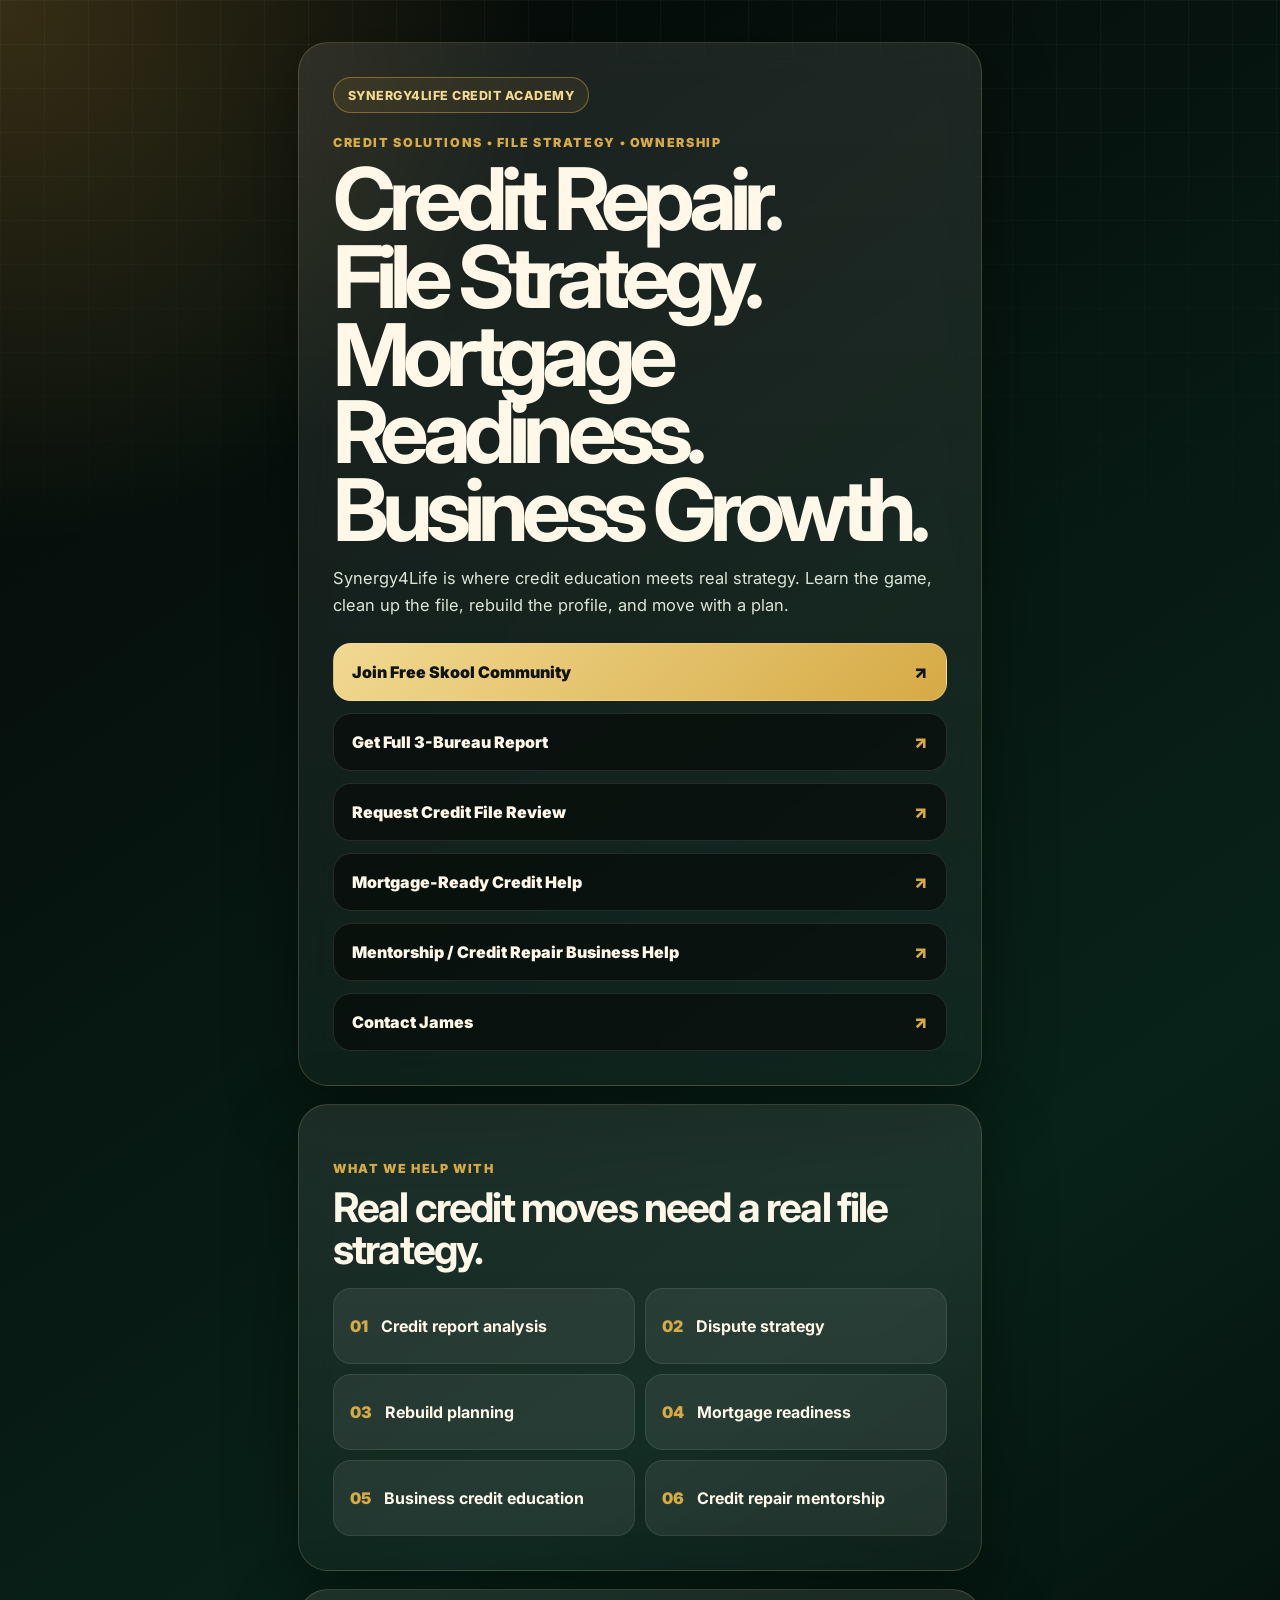
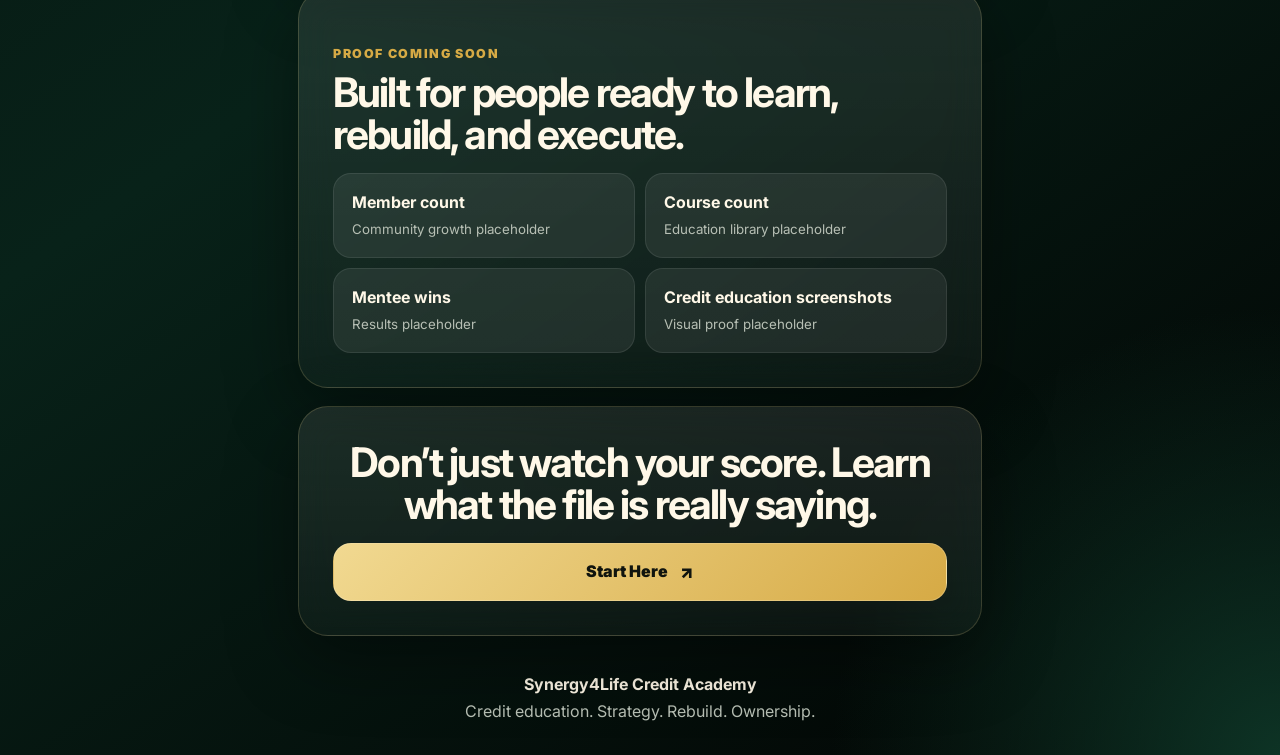
==== index.html @ 43b94f2b "Build Synergy4Life link hub landing page" ====
<!DOCTYPE html>
<html lang="en">
<head>
  <meta charset="UTF-8">
  <meta name="viewport" content="width=device-width, initial-scale=1.0">
  <meta name="description" content="Synergy4Life Link Hub for credit education, file strategy, mortgage readiness, and business growth resources.">
  <title>Synergy4Life Link Hub</title>
  <link rel="preconnect" href="https://fonts.googleapis.com">
  <link rel="preconnect" href="https://fonts.gstatic.com" crossorigin>
  <link href="https://fonts.googleapis.com/css2?family=Inter:wght@500;600;700;800;900&display=swap" rel="stylesheet">
  <link rel="stylesheet" href="style.css">
</head>
<body>
  <main class="page-shell">
    <section class="hero" aria-labelledby="hero-title">
      <div class="brand-pill">Synergy4Life Credit Academy</div>
      <p class="eyebrow">Credit Solutions • File Strategy • Ownership</p>
      <h1 id="hero-title">Credit Repair. File Strategy. Mortgage Readiness. Business Growth.</h1>
      <p class="subheadline">Synergy4Life is where credit education meets real strategy. Learn the game, clean up the file, rebuild the profile, and move with a plan.</p>

      <nav class="link-stack" aria-label="Synergy4Life quick links">
        <a class="hub-button primary" href="https://www.skool.com/synergy4life-credit-academy-8250/about?ref=395f72ade3914aec8b3e2cd0f22c71ce">Join Free Skool Community</a>
        <a class="hub-button" href="https://www.identityiq.com/get-all-your-reports-now.aspx?offercode=431133QX">Get Full 3-Bureau Report</a>
        <a class="hub-button" href="#">Request Credit File Review</a>
        <a class="hub-button" href="#">Mortgage-Ready Credit Help</a>
        <a class="hub-button" href="#">Mentorship / Credit Repair Business Help</a>
        <a class="hub-button" href="#">Contact James</a>
      </nav>
    </section>

    <section class="section-card" aria-labelledby="help-title">
      <p class="section-kicker">What We Help With</p>
      <h2 id="help-title">Real credit moves need a real file strategy.</h2>
      <div class="help-grid">
        <article class="help-card"><span>01</span><h3>Credit report analysis</h3></article>
        <article class="help-card"><span>02</span><h3>Dispute strategy</h3></article>
        <article class="help-card"><span>03</span><h3>Rebuild planning</h3></article>
        <article class="help-card"><span>04</span><h3>Mortgage readiness</h3></article>
        <article class="help-card"><span>05</span><h3>Business credit education</h3></article>
        <article class="help-card"><span>06</span><h3>Credit repair mentorship</h3></article>
      </div>
    </section>

    <section class="trust-panel" aria-labelledby="trust-title">
      <p class="section-kicker">Proof Coming Soon</p>
      <h2 id="trust-title">Built for people ready to learn, rebuild, and execute.</h2>
      <div class="trust-grid">
        <div><strong>Member count</strong><small>Community growth placeholder</small></div>
        <div><strong>Course count</strong><small>Education library placeholder</small></div>
        <div><strong>Mentee wins</strong><small>Results placeholder</small></div>
        <div><strong>Credit education screenshots</strong><small>Visual proof placeholder</small></div>
      </div>
    </section>

    <section class="final-cta" aria-labelledby="cta-title">
      <h2 id="cta-title">Don’t just watch your score. Learn what the file is really saying.</h2>
      <a class="hub-button primary" href="https://www.skool.com/synergy4life-credit-academy-8250/about?ref=395f72ade3914aec8b3e2cd0f22c71ce">Start Here</a>
    </section>
  </main>

  <footer class="site-footer">
    <strong>Synergy4Life Credit Academy</strong>
    <span>Credit education. Strategy. Rebuild. Ownership.</span>
  </footer>

  <script src="script.js"></script>
</body>
</html>
---- style.css ----
:root {
  --black: #050706;
  --deep-green: #082219;
  --green: #0f3a2a;
  --gold: #d6aa45;
  --soft-gold: #f1d991;
  --cream: #fff8e8;
  --muted: #b8c0b5;
  --card: rgba(255, 255, 255, 0.07);
  --line: rgba(241, 217, 145, 0.18);
  --shadow: 0 24px 70px rgba(0, 0, 0, 0.38);
}

* { box-sizing: border-box; }

html { scroll-behavior: smooth; }

body {
  margin: 0;
  font-family: "Inter", system-ui, -apple-system, BlinkMacSystemFont, "Segoe UI", sans-serif;
  color: var(--cream);
  background:
    radial-gradient(circle at top left, rgba(214, 170, 69, 0.24), transparent 34rem),
    radial-gradient(circle at bottom right, rgba(15, 58, 42, 0.88), transparent 28rem),
    linear-gradient(145deg, var(--black), var(--deep-green) 58%, #020302);
  min-height: 100vh;
}

body::before {
  content: "";
  position: fixed;
  inset: 0;
  pointer-events: none;
  background-image: linear-gradient(rgba(255,255,255,0.035) 1px, transparent 1px), linear-gradient(90deg, rgba(255,255,255,0.035) 1px, transparent 1px);
  background-size: 44px 44px;
  mask-image: linear-gradient(to bottom, black, transparent 78%);
}

.page-shell {
  width: min(100%, 720px);
  margin: 0 auto;
  padding: 28px 18px 20px;
}

.hero, .section-card, .trust-panel, .final-cta {
  border: 1px solid var(--line);
  background: linear-gradient(180deg, rgba(255,255,255,0.095), rgba(255,255,255,0.035));
  border-radius: 30px;
  box-shadow: var(--shadow);
  backdrop-filter: blur(18px);
}

.hero { padding: 30px 18px 22px; }

.brand-pill {
  display: inline-flex;
  align-items: center;
  min-height: 36px;
  padding: 8px 14px;
  border: 1px solid rgba(214, 170, 69, 0.46);
  border-radius: 999px;
  color: var(--soft-gold);
  background: rgba(214, 170, 69, 0.09);
  font-size: 0.78rem;
  font-weight: 800;
  letter-spacing: 0.04em;
  text-transform: uppercase;
}

.eyebrow, .section-kicker {
  margin: 22px 0 10px;
  color: var(--gold);
  font-size: 0.78rem;
  font-weight: 900;
  letter-spacing: 0.13em;
  text-transform: uppercase;
}

h1, h2, h3, p { margin-top: 0; }

h1 {
  max-width: 11ch;
  margin-bottom: 16px;
  font-size: clamp(2.55rem, 13vw, 5.4rem);
  line-height: 0.9;
  letter-spacing: -0.08em;
  text-wrap: balance;
}

.subheadline {
  color: #dce5d7;
  font-size: 1.03rem;
  line-height: 1.65;
}

.link-stack {
  display: grid;
  gap: 12px;
  margin-top: 24px;
}

.hub-button {
  display: flex;
  align-items: center;
  justify-content: space-between;
  min-height: 58px;
  padding: 16px 18px;
  border: 1px solid rgba(255,255,255,0.11);
  border-radius: 18px;
  color: var(--cream);
  background: rgba(5, 7, 6, 0.6);
  text-decoration: none;
  font-weight: 900;
  line-height: 1.15;
  transition: transform 180ms ease, border-color 180ms ease, background 180ms ease;
  -webkit-tap-highlight-color: transparent;
}

.hub-button::after { content: "↗"; color: var(--gold); font-size: 1.1rem; }

.hub-button.primary {
  color: #10140e;
  background: linear-gradient(135deg, var(--soft-gold), var(--gold));
  border-color: rgba(255,255,255,0.18);
}

.hub-button.primary::after { color: #10140e; }

.hub-button.is-tapping { transform: scale(0.985); }

.hub-button:hover, .hub-button:focus-visible {
  transform: translateY(-2px);
  border-color: rgba(214, 170, 69, 0.7);
  outline: none;
}

.section-card, .trust-panel, .final-cta {
  margin-top: 18px;
  padding: 24px 18px;
}

h2 {
  margin-bottom: 18px;
  font-size: clamp(1.55rem, 7vw, 2.55rem);
  line-height: 1.03;
  letter-spacing: -0.045em;
}

.help-grid, .trust-grid {
  display: grid;
  gap: 10px;
}

.help-card, .trust-grid div {
  border: 1px solid rgba(255,255,255,0.09);
  border-radius: 18px;
  background: var(--card);
}

.help-card {
  display: flex;
  align-items: center;
  gap: 13px;
  min-height: 76px;
  padding: 16px;
}

.help-card span {
  color: var(--gold);
  font-weight: 900;
}

.help-card h3 {
  margin: 0;
  font-size: 1rem;
}

.trust-grid div { padding: 18px; }
.trust-grid strong { display: block; margin-bottom: 6px; }
.trust-grid small { color: var(--muted); line-height: 1.4; }

.final-cta { text-align: center; }
.final-cta .hub-button { justify-content: center; margin-top: 18px; }
.final-cta .hub-button::after { margin-left: 12px; }

.site-footer {
  width: min(100%, 720px);
  margin: 0 auto;
  padding: 18px 18px 34px;
  color: var(--muted);
  text-align: center;
}

.site-footer strong, .site-footer span { display: block; }
.site-footer strong { color: var(--cream); margin-bottom: 7px; }

@media (min-width: 640px) {
  .page-shell { padding-top: 42px; }
  .hero, .section-card, .trust-panel, .final-cta { padding: 34px; }
  h1 { max-width: 12ch; }
  .help-grid, .trust-grid { grid-template-columns: repeat(2, 1fr); }
}
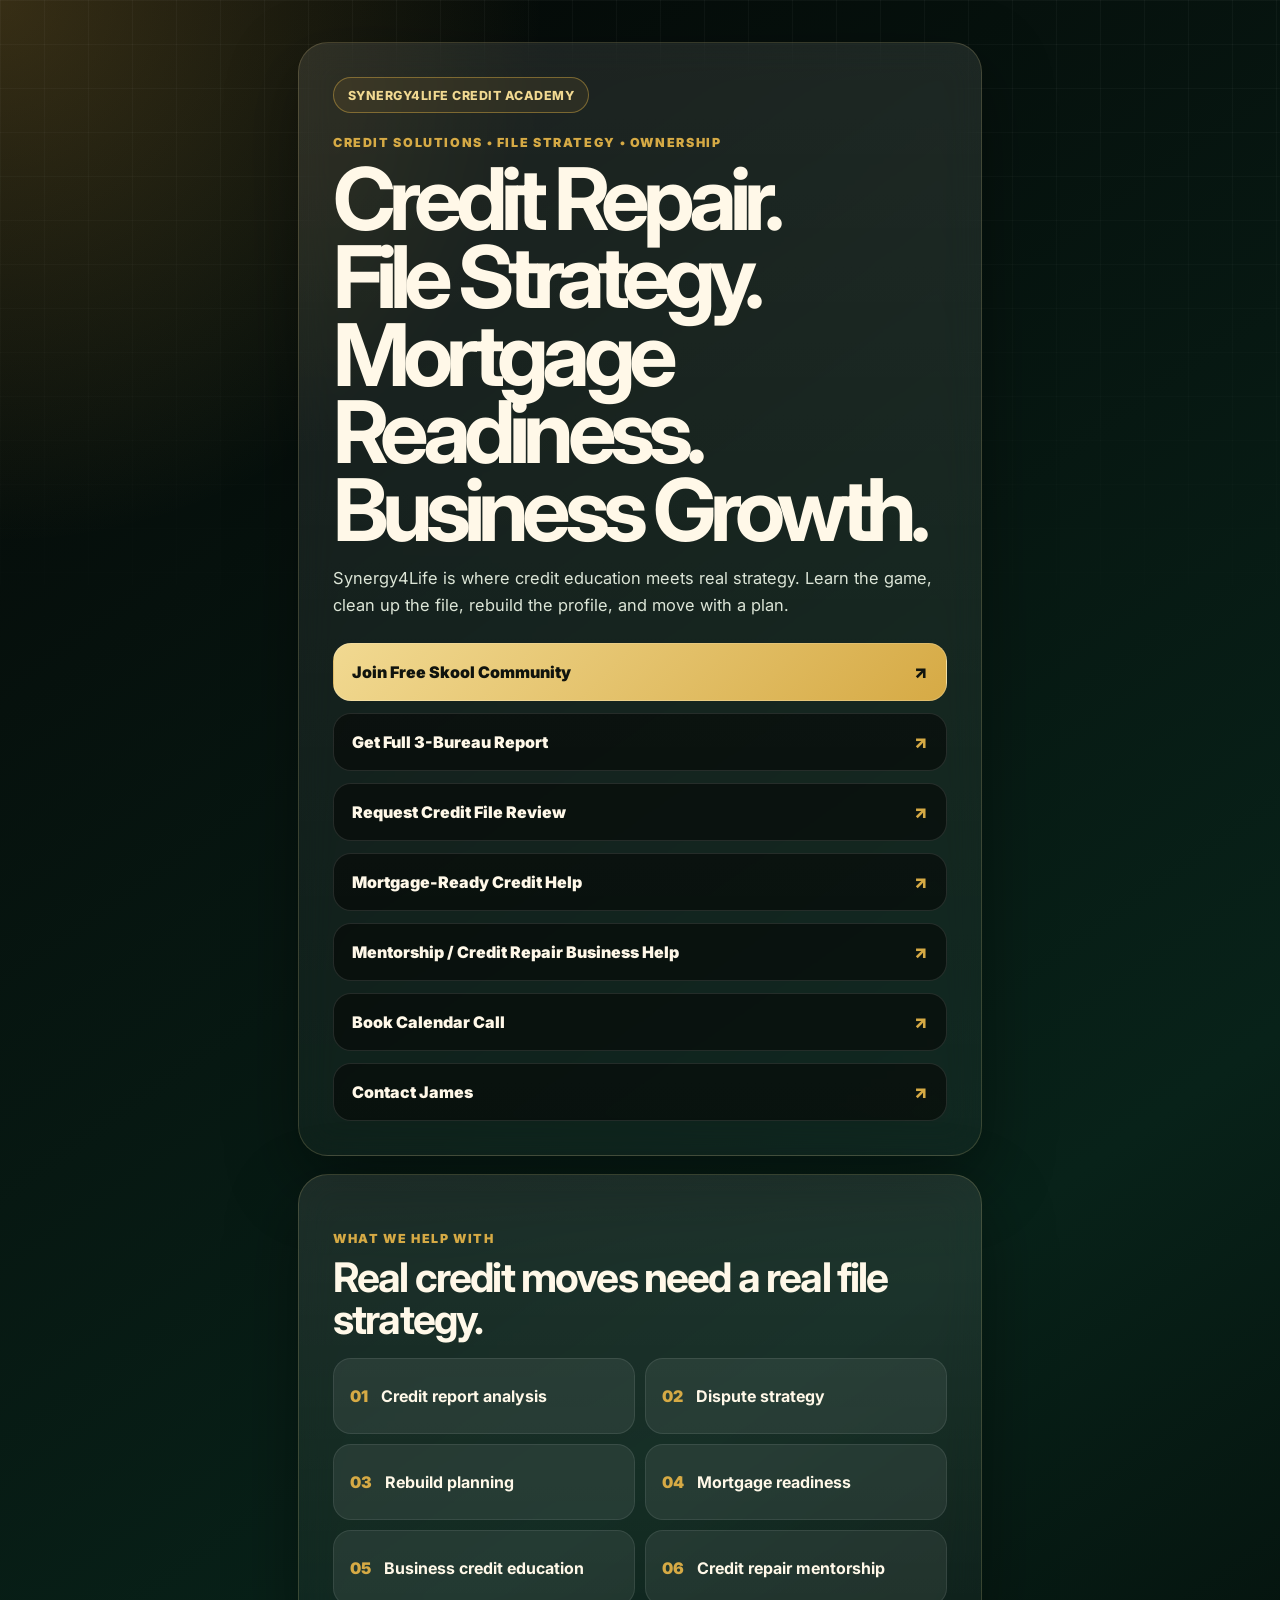
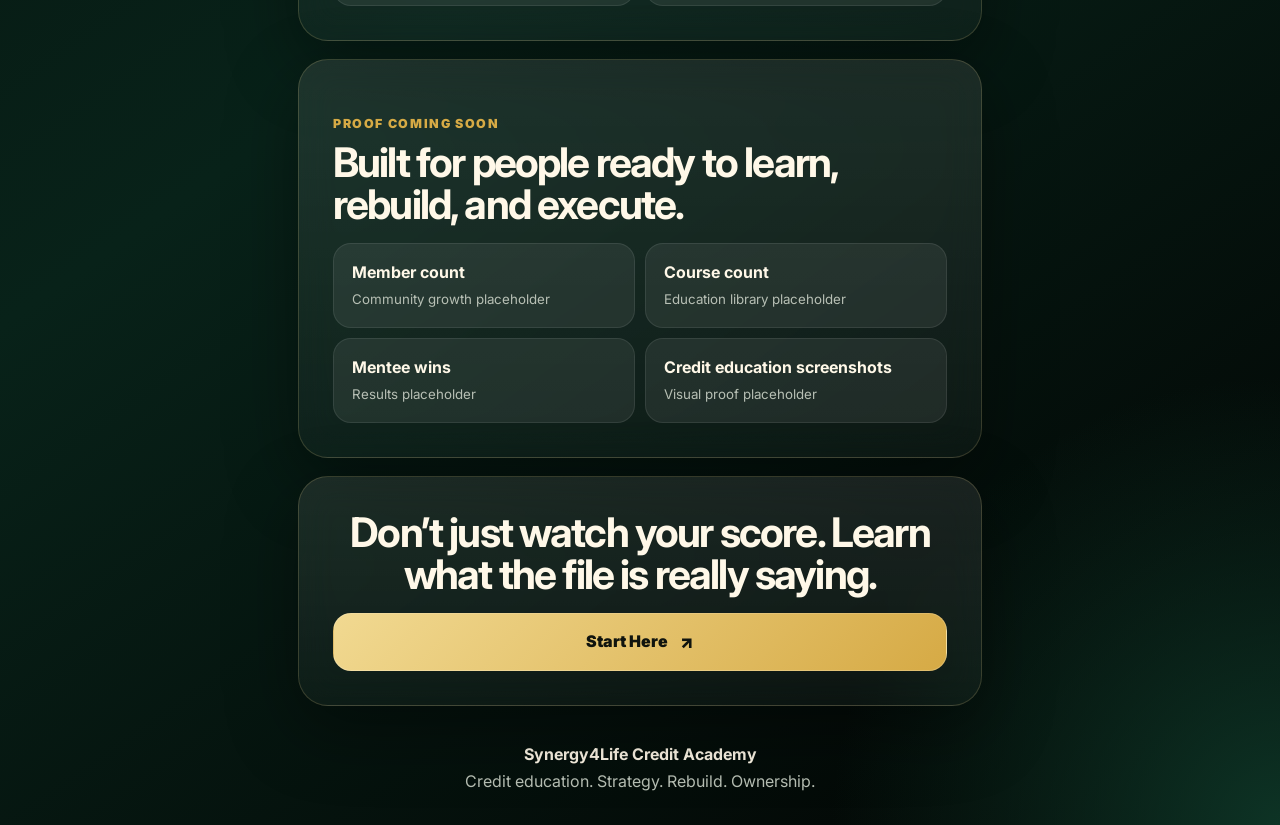
==== commit a4d77f03: "Fix Link Hub buttons and add calendar call link" ====
--- a/index.html
+++ b/index.html
@@ -19,12 +19,13 @@
       <p class="subheadline">Synergy4Life is where credit education meets real strategy. Learn the game, clean up the file, rebuild the profile, and move with a plan.</p>
 
       <nav class="link-stack" aria-label="Synergy4Life quick links">
-        <a class="hub-button primary" href="https://www.skool.com/synergy4life-credit-academy-8250/about?ref=395f72ade3914aec8b3e2cd0f22c71ce">Join Free Skool Community</a>
-        <a class="hub-button" href="https://www.identityiq.com/get-all-your-reports-now.aspx?offercode=431133QX">Get Full 3-Bureau Report</a>
-        <a class="hub-button" href="#">Request Credit File Review</a>
-        <a class="hub-button" href="#">Mortgage-Ready Credit Help</a>
-        <a class="hub-button" href="#">Mentorship / Credit Repair Business Help</a>
-        <a class="hub-button" href="#">Contact James</a>
+        <a class="hub-button primary" href="https://www.skool.com/synergy4life-credit-academy-8250/about?ref=395f72ade3914aec8b3e2cd0f22c71ce" target="_blank" rel="noopener">Join Free Skool Community</a>
+        <a class="hub-button" href="https://www.identityiq.com/get-all-your-reports-now.aspx?offercode=431133QX" target="_blank" rel="noopener">Get Full 3-Bureau Report</a>
+        <a class="hub-button" href="mailto:synergy4life247@gmail.com?subject=Request%20Credit%20File%20Review&body=Hey%20James%2C%20I%20want%20to%20request%20a%20credit%20file%20review.%0A%0AName%3A%0APhone%3A%0ACredit%20goal%3A%0ATimeline%3A%0A">Request Credit File Review</a>
+        <a class="hub-button" href="mailto:synergy4life247@gmail.com?subject=Mortgage-Ready%20Credit%20Help&body=Hey%20James%2C%20I%20need%20mortgage-ready%20credit%20help.%0A%0AName%3A%0APhone%3A%0ATarget%20homebuying%20timeline%3A%0ACurrent%20credit%20concern%3A%0A">Mortgage-Ready Credit Help</a>
+        <a class="hub-button" href="mailto:synergy4life247@gmail.com?subject=Mentorship%20%2F%20Credit%20Repair%20Business%20Help&body=Hey%20James%2C%20I%20want%20more%20information%20about%20mentorship%20or%20credit%20repair%20business%20help.%0A%0AName%3A%0APhone%3A%0AExperience%20level%3A%0AGoal%3A%0A">Mentorship / Credit Repair Business Help</a>
+        <a class="hub-button" href="mailto:synergy4life247@gmail.com?subject=Book%20a%20Calendar%20Call%20with%20James&body=Hey%20James%2C%20I%20want%20to%20book%20a%20calendar%20call.%0A%0AName%3A%0APhone%3A%0AWhat%20I%20need%20help%20with%3A%0ABest%20days%2Ftimes%3A%0A">Book Calendar Call</a>
+        <a class="hub-button" href="tel:+14047757695">Contact James</a>
       </nav>
     </section>
 
@@ -54,7 +55,7 @@
 
     <section class="final-cta" aria-labelledby="cta-title">
       <h2 id="cta-title">Don’t just watch your score. Learn what the file is really saying.</h2>
-      <a class="hub-button primary" href="https://www.skool.com/synergy4life-credit-academy-8250/about?ref=395f72ade3914aec8b3e2cd0f22c71ce">Start Here</a>
+      <a class="hub-button primary" href="https://www.skool.com/synergy4life-credit-academy-8250/about?ref=395f72ade3914aec8b3e2cd0f22c71ce" target="_blank" rel="noopener">Start Here</a>
     </section>
   </main>
 
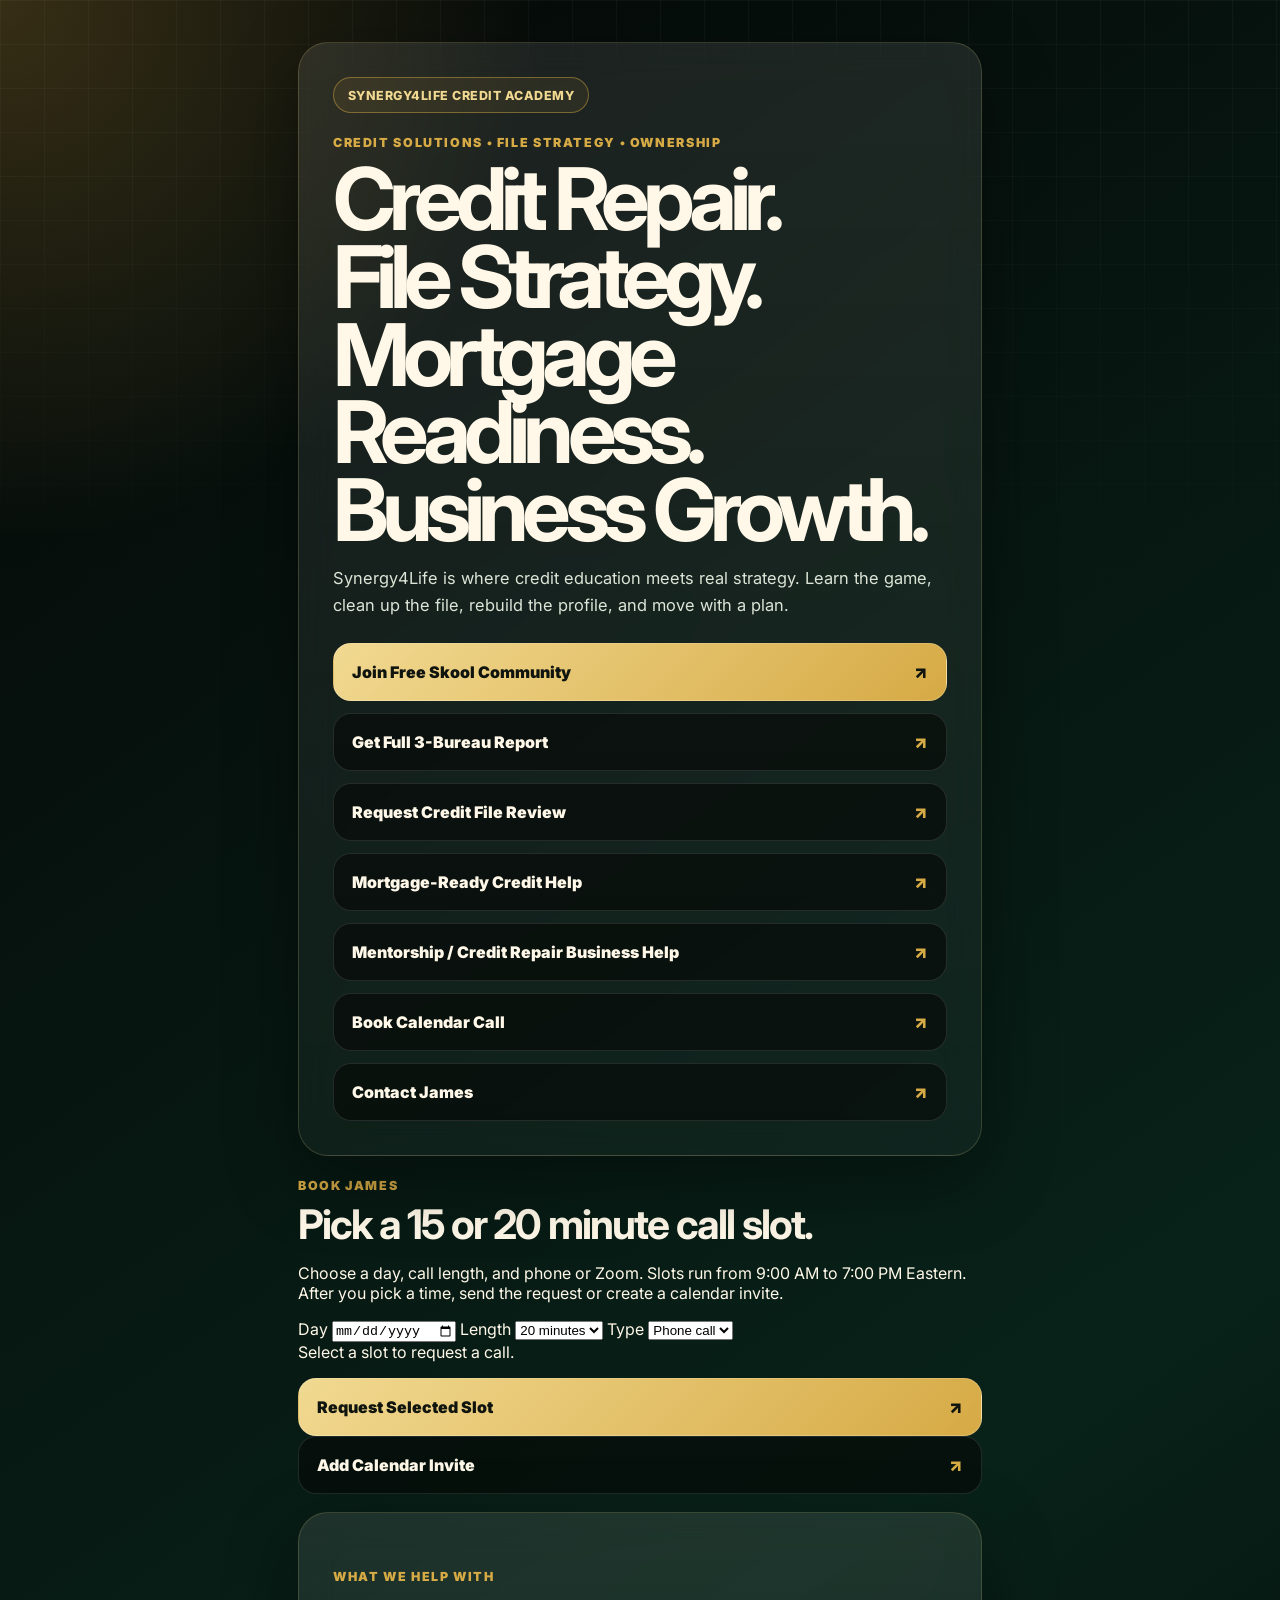
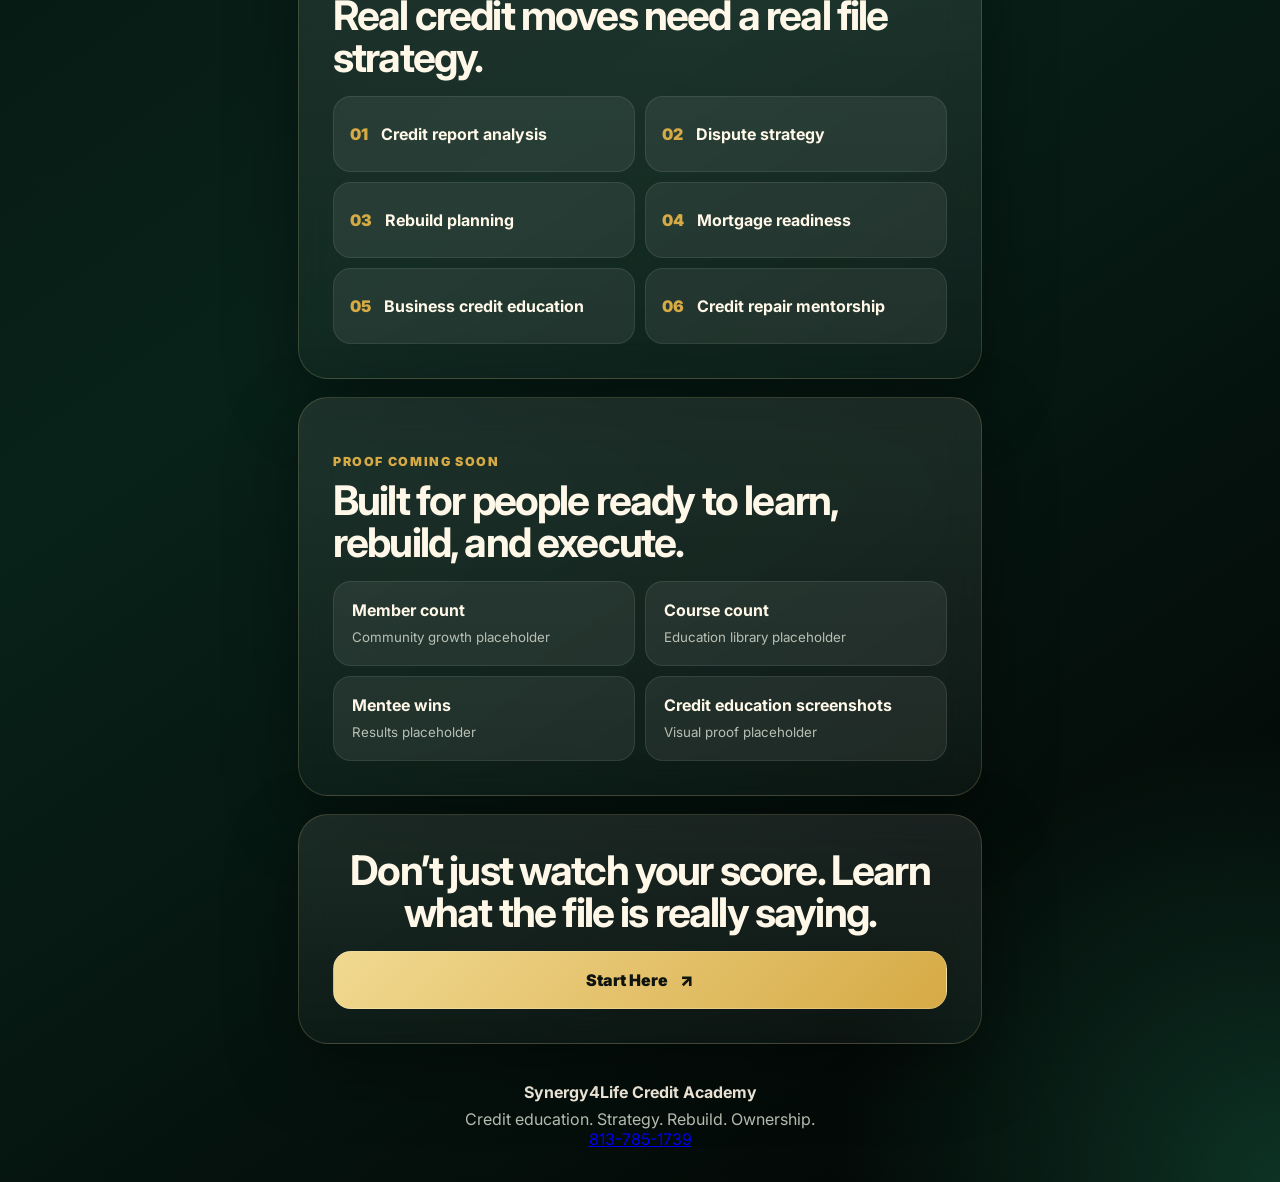
==== commit 3c689c3f: "Add booking calendar and update contact number" ====
--- a/index.html
+++ b/index.html
@@ -21,12 +21,47 @@
       <nav class="link-stack" aria-label="Synergy4Life quick links">
         <a class="hub-button primary" href="https://www.skool.com/synergy4life-credit-academy-8250/about?ref=395f72ade3914aec8b3e2cd0f22c71ce" target="_blank" rel="noopener">Join Free Skool Community</a>
         <a class="hub-button" href="https://www.identityiq.com/get-all-your-reports-now.aspx?offercode=431133QX" target="_blank" rel="noopener">Get Full 3-Bureau Report</a>
-        <a class="hub-button" href="mailto:synergy4life247@gmail.com?subject=Request%20Credit%20File%20Review&body=Hey%20James%2C%20I%20want%20to%20request%20a%20credit%20file%20review.%0A%0AName%3A%0APhone%3A%0ACredit%20goal%3A%0ATimeline%3A%0A">Request Credit File Review</a>
+        <a class="hub-button" href="https://synergy4life247-glitch.github.io/synergy4life-credit-review/">Request Credit File Review</a>
         <a class="hub-button" href="mailto:synergy4life247@gmail.com?subject=Mortgage-Ready%20Credit%20Help&body=Hey%20James%2C%20I%20need%20mortgage-ready%20credit%20help.%0A%0AName%3A%0APhone%3A%0ATarget%20homebuying%20timeline%3A%0ACurrent%20credit%20concern%3A%0A">Mortgage-Ready Credit Help</a>
         <a class="hub-button" href="mailto:synergy4life247@gmail.com?subject=Mentorship%20%2F%20Credit%20Repair%20Business%20Help&body=Hey%20James%2C%20I%20want%20more%20information%20about%20mentorship%20or%20credit%20repair%20business%20help.%0A%0AName%3A%0APhone%3A%0AExperience%20level%3A%0AGoal%3A%0A">Mentorship / Credit Repair Business Help</a>
-        <a class="hub-button" href="mailto:synergy4life247@gmail.com?subject=Book%20a%20Calendar%20Call%20with%20James&body=Hey%20James%2C%20I%20want%20to%20book%20a%20calendar%20call.%0A%0AName%3A%0APhone%3A%0AWhat%20I%20need%20help%20with%3A%0ABest%20days%2Ftimes%3A%0A">Book Calendar Call</a>
-        <a class="hub-button" href="tel:+14047757695">Contact James</a>
+        <a class="hub-button" href="#calendar">Book Calendar Call</a>
+        <a class="hub-button" href="tel:+18137851739">Contact James</a>
       </nav>
+    </section>
+
+    <section class="calendar-card" id="calendar" aria-labelledby="calendar-title">
+      <p class="section-kicker">Book James</p>
+      <h2 id="calendar-title">Pick a 15 or 20 minute call slot.</h2>
+      <p class="calendar-copy">Choose a day, call length, and phone or Zoom. Slots run from 9:00 AM to 7:00 PM Eastern. After you pick a time, send the request or create a calendar invite.</p>
+
+      <div class="calendar-controls">
+        <label>
+          Day
+          <input id="booking-date" type="date" aria-label="Choose booking date">
+        </label>
+        <label>
+          Length
+          <select id="booking-duration" aria-label="Choose call length">
+            <option value="15">15 minutes</option>
+            <option value="20" selected>20 minutes</option>
+          </select>
+        </label>
+        <label>
+          Type
+          <select id="booking-type" aria-label="Choose call type">
+            <option value="Phone call">Phone call</option>
+            <option value="Zoom call">Zoom call</option>
+          </select>
+        </label>
+      </div>
+
+      <div class="slot-grid" id="slot-grid" aria-label="Available call slots"></div>
+      <p class="selected-slot" id="selected-slot">Select a slot to request a call.</p>
+
+      <div class="booking-actions">
+        <a class="hub-button primary disabled-link" id="request-slot" href="#" aria-disabled="true">Request Selected Slot</a>
+        <a class="hub-button disabled-link" id="calendar-invite" href="#" target="_blank" rel="noopener" aria-disabled="true">Add Calendar Invite</a>
+      </div>
     </section>
 
     <section class="section-card" aria-labelledby="help-title">
@@ -62,6 +97,7 @@
   <footer class="site-footer">
     <strong>Synergy4Life Credit Academy</strong>
     <span>Credit education. Strategy. Rebuild. Ownership.</span>
+    <a href="tel:+18137851739">813-785-1739</a>
   </footer>
 
   <script src="script.js"></script>
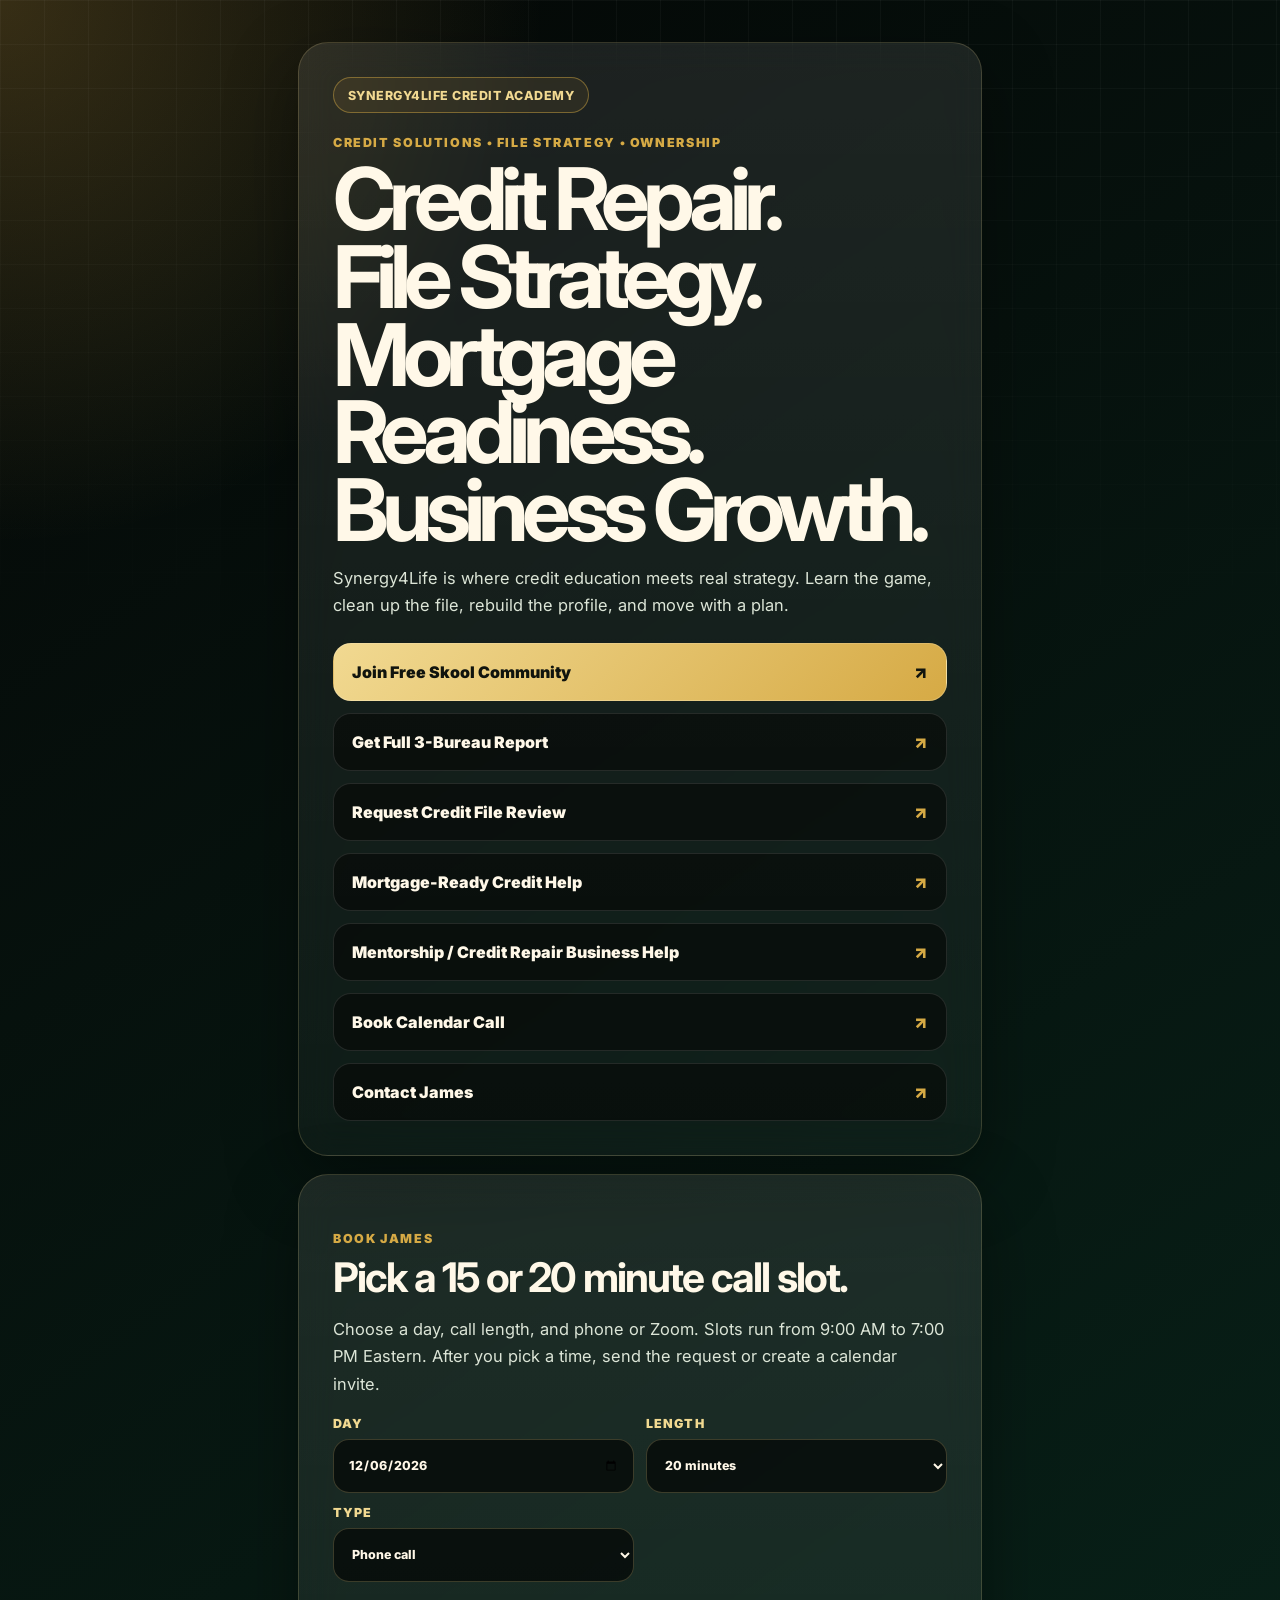
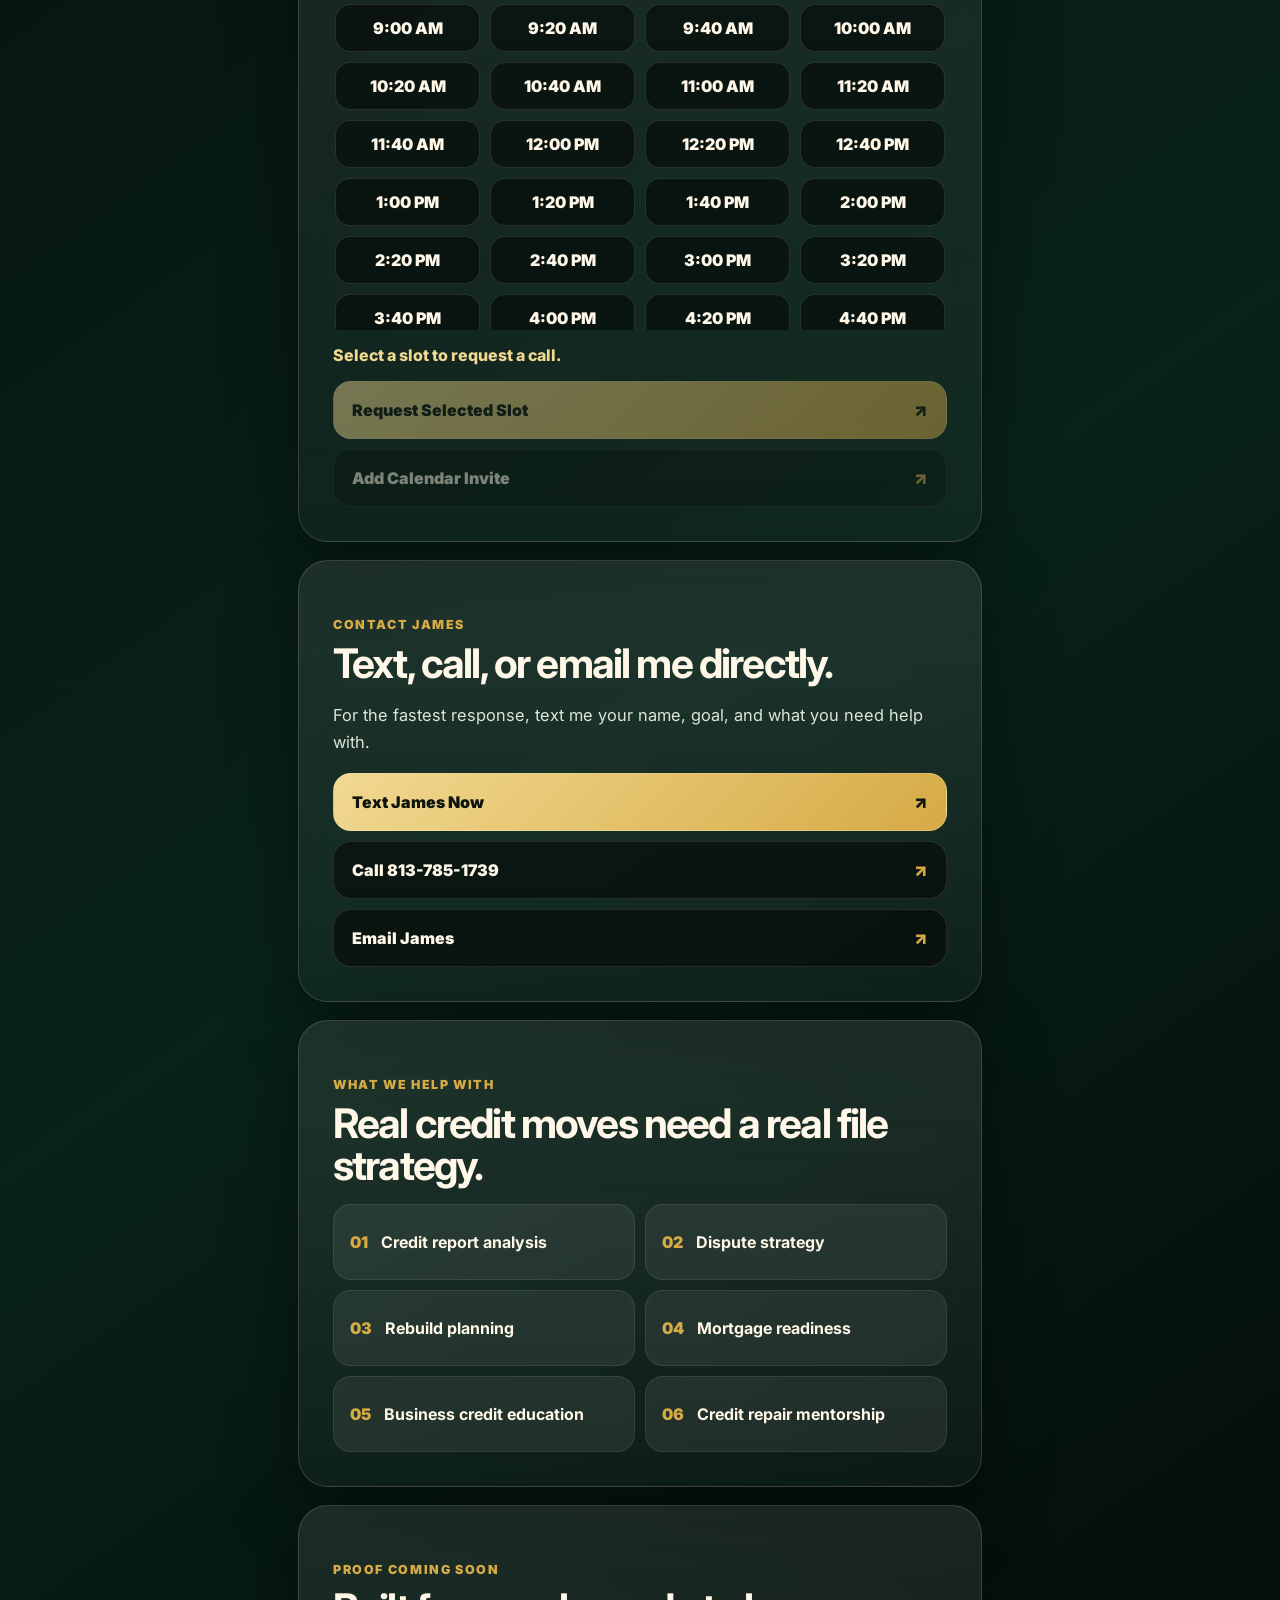
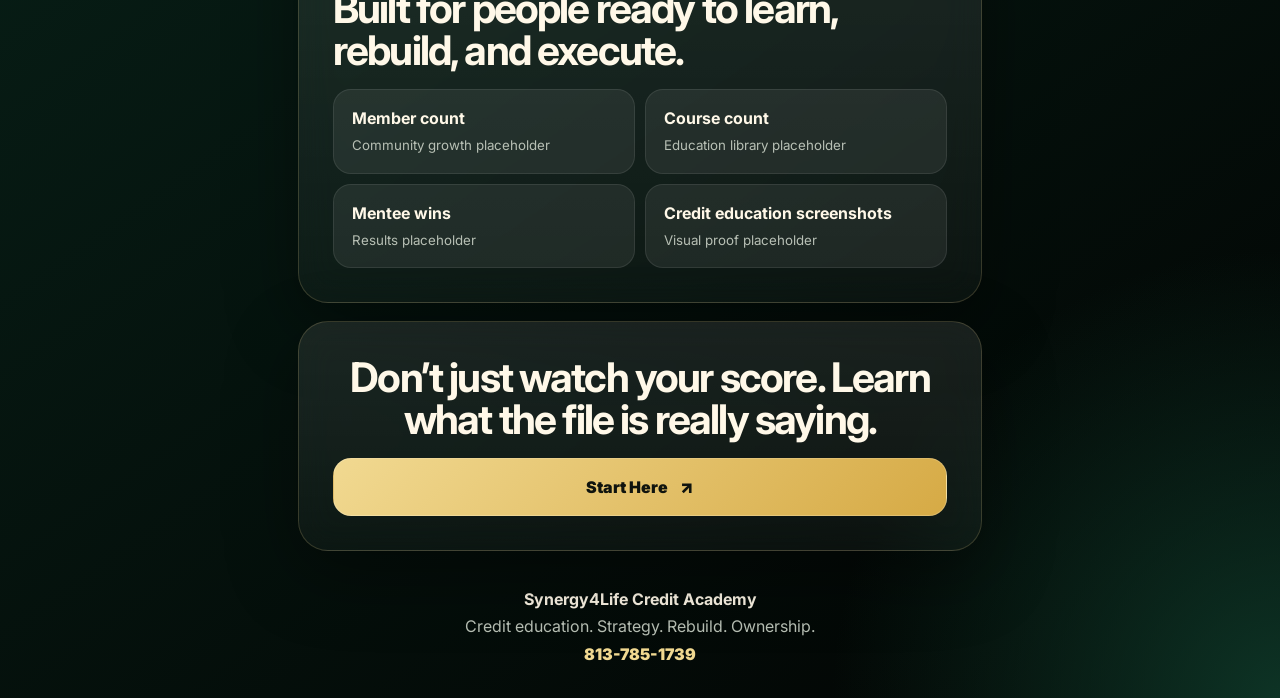
==== commit 4e5db8ec: "Fix Link Hub CTA destinations for mobile browsers" ====
--- a/index.html
+++ b/index.html
@@ -19,13 +19,13 @@
       <p class="subheadline">Synergy4Life is where credit education meets real strategy. Learn the game, clean up the file, rebuild the profile, and move with a plan.</p>
 
       <nav class="link-stack" aria-label="Synergy4Life quick links">
-        <a class="hub-button primary" href="https://www.skool.com/synergy4life-credit-academy-8250/about?ref=395f72ade3914aec8b3e2cd0f22c71ce" target="_blank" rel="noopener">Join Free Skool Community</a>
+        <a class="hub-button primary" href="https://synergy4life247-glitch.github.io/synergy4life-skool-invite/">Join Free Skool Community</a>
         <a class="hub-button" href="https://www.identityiq.com/get-all-your-reports-now.aspx?offercode=431133QX" target="_blank" rel="noopener">Get Full 3-Bureau Report</a>
         <a class="hub-button" href="https://synergy4life247-glitch.github.io/synergy4life-credit-review/">Request Credit File Review</a>
-        <a class="hub-button" href="mailto:synergy4life247@gmail.com?subject=Mortgage-Ready%20Credit%20Help&body=Hey%20James%2C%20I%20need%20mortgage-ready%20credit%20help.%0A%0AName%3A%0APhone%3A%0ATarget%20homebuying%20timeline%3A%0ACurrent%20credit%20concern%3A%0A">Mortgage-Ready Credit Help</a>
-        <a class="hub-button" href="mailto:synergy4life247@gmail.com?subject=Mentorship%20%2F%20Credit%20Repair%20Business%20Help&body=Hey%20James%2C%20I%20want%20more%20information%20about%20mentorship%20or%20credit%20repair%20business%20help.%0A%0AName%3A%0APhone%3A%0AExperience%20level%3A%0AGoal%3A%0A">Mentorship / Credit Repair Business Help</a>
+        <a class="hub-button" href="https://synergy4life247-glitch.github.io/synergy4life-mortgage-ready/">Mortgage-Ready Credit Help</a>
+        <a class="hub-button" href="https://synergy4life247-glitch.github.io/synergy4life-skool-invite/">Mentorship / Credit Repair Business Help</a>
         <a class="hub-button" href="#calendar">Book Calendar Call</a>
-        <a class="hub-button" href="tel:+18137851739">Contact James</a>
+        <a class="hub-button" href="#contact">Contact James</a>
       </nav>
     </section>
 
@@ -64,6 +64,17 @@
       </div>
     </section>
 
+    <section class="calendar-card" id="contact" aria-labelledby="contact-title">
+      <p class="section-kicker">Contact James</p>
+      <h2 id="contact-title">Text, call, or email me directly.</h2>
+      <p class="calendar-copy">For the fastest response, text me your name, goal, and what you need help with.</p>
+      <div class="booking-actions">
+        <a class="hub-button primary" href="sms:+18137851739?&body=Hey%20James%2C%20I%20need%20help%20with%20my%20credit.%0A%0AName%3A%0AGoal%3A%0ABest%20time%20to%20reach%20me%3A%0A">Text James Now</a>
+        <a class="hub-button" href="tel:+18137851739">Call 813-785-1739</a>
+        <a class="hub-button" href="mailto:synergy4life247@gmail.com?subject=Synergy4Life%20Help%20Request&body=Hey%20James%2C%20I%20need%20help.%0A%0AName%3A%0APhone%3A%0AGoal%3A%0AWhat%20I%20need%20help%20with%3A%0A">Email James</a>
+      </div>
+    </section>
+
     <section class="section-card" aria-labelledby="help-title">
       <p class="section-kicker">What We Help With</p>
       <h2 id="help-title">Real credit moves need a real file strategy.</h2>
@@ -90,7 +101,7 @@
 
     <section class="final-cta" aria-labelledby="cta-title">
       <h2 id="cta-title">Don’t just watch your score. Learn what the file is really saying.</h2>
-      <a class="hub-button primary" href="https://www.skool.com/synergy4life-credit-academy-8250/about?ref=395f72ade3914aec8b3e2cd0f22c71ce" target="_blank" rel="noopener">Start Here</a>
+      <a class="hub-button primary" href="https://synergy4life247-glitch.github.io/synergy4life-skool-invite/">Start Here</a>
     </section>
   </main>
 
--- a/style.css
+++ b/style.css
@@ -42,7 +42,7 @@
   padding: 28px 18px 20px;
 }
 
-.hero, .section-card, .trust-panel, .final-cta {
+.hero, .section-card, .trust-panel, .final-cta, .calendar-card {
   border: 1px solid var(--line);
   background: linear-gradient(180deg, rgba(255,255,255,0.095), rgba(255,255,255,0.035));
   border-radius: 30px;
@@ -87,7 +87,7 @@
   text-wrap: balance;
 }
 
-.subheadline {
+.subheadline, .calendar-copy {
   color: #dce5d7;
   font-size: 1.03rem;
   line-height: 1.65;
@@ -134,7 +134,12 @@
   outline: none;
 }
 
-.section-card, .trust-panel, .final-cta {
+.disabled-link {
+  opacity: 0.45;
+  pointer-events: none;
+}
+
+.section-card, .trust-panel, .final-cta, .calendar-card {
   margin-top: 18px;
   padding: 24px 18px;
 }
@@ -144,6 +149,78 @@
   font-size: clamp(1.55rem, 7vw, 2.55rem);
   line-height: 1.03;
   letter-spacing: -0.045em;
+}
+
+.calendar-card {
+  scroll-margin-top: 18px;
+}
+
+.calendar-controls {
+  display: grid;
+  gap: 12px;
+  margin: 18px 0;
+}
+
+.calendar-controls label {
+  display: grid;
+  gap: 8px;
+  color: var(--soft-gold);
+  font-size: 0.78rem;
+  font-weight: 900;
+  letter-spacing: 0.09em;
+  text-transform: uppercase;
+}
+
+.calendar-controls input,
+.calendar-controls select {
+  width: 100%;
+  min-height: 54px;
+  border: 1px solid rgba(241, 217, 145, 0.22);
+  border-radius: 16px;
+  padding: 0 14px;
+  color: var(--cream);
+  background: rgba(5, 7, 6, 0.72);
+  font: inherit;
+  font-weight: 800;
+}
+
+.slot-grid {
+  display: grid;
+  grid-template-columns: repeat(2, minmax(0, 1fr));
+  gap: 10px;
+  max-height: 330px;
+  overflow: auto;
+  padding: 4px 2px 8px;
+}
+
+.slot-button {
+  min-height: 48px;
+  border: 1px solid rgba(255,255,255,0.12);
+  border-radius: 15px;
+  color: var(--cream);
+  background: rgba(5, 7, 6, 0.58);
+  font: inherit;
+  font-weight: 900;
+  cursor: pointer;
+}
+
+.slot-button.selected {
+  color: #10140e;
+  background: linear-gradient(135deg, var(--soft-gold), var(--gold));
+  border-color: rgba(255,255,255,0.2);
+}
+
+.selected-slot {
+  margin: 14px 0 0;
+  color: var(--soft-gold);
+  font-weight: 800;
+  line-height: 1.45;
+}
+
+.booking-actions {
+  display: grid;
+  gap: 10px;
+  margin-top: 14px;
 }
 
 .help-grid, .trust-grid {
@@ -191,12 +268,14 @@
   text-align: center;
 }
 
-.site-footer strong, .site-footer span { display: block; }
+.site-footer strong, .site-footer span, .site-footer a { display: block; }
 .site-footer strong { color: var(--cream); margin-bottom: 7px; }
+.site-footer a { color: var(--soft-gold); margin-top: 8px; text-decoration: none; font-weight: 900; }
 
 @media (min-width: 640px) {
   .page-shell { padding-top: 42px; }
-  .hero, .section-card, .trust-panel, .final-cta { padding: 34px; }
+  .hero, .section-card, .trust-panel, .final-cta, .calendar-card { padding: 34px; }
   h1 { max-width: 12ch; }
-  .help-grid, .trust-grid { grid-template-columns: repeat(2, 1fr); }
-}
+  .help-grid, .trust-grid, .calendar-controls { grid-template-columns: repeat(2, 1fr); }
+  .slot-grid { grid-template-columns: repeat(4, minmax(0, 1fr)); }
+}
